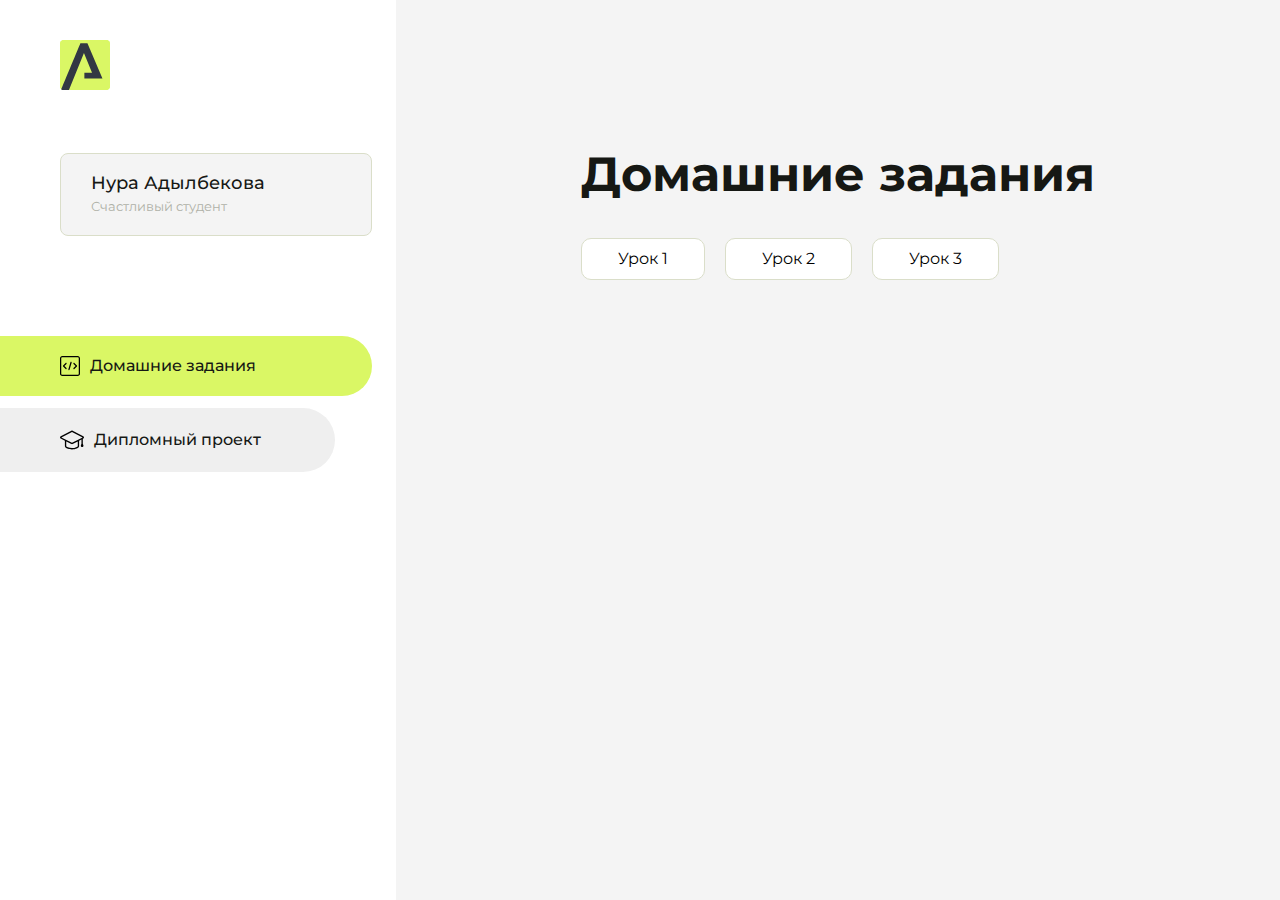
==== index.html @ e07d36d1 "Update index.html" ====
<!DOCTYPE html>
<html lang="en">
<head>
    <meta charset="UTF-8">
    <meta name="viewport" content="width=device-width, initial-scale=1.0">
    <title>Домашняя работа</title>
    <link rel="shortcut icon" href="src/logo.ico" type="image/x-icon">
    <link rel="preconnect" href="https://fonts.googleapis.com">
    <link rel="preconnect" href="https://fonts.gstatic.com" crossorigin>
    <link href="https://fonts.googleapis.com/css2?family=Montserrat:wght@400;500;700&family=Rubik:wght@500&display=swap"
          rel="stylesheet">
    <link rel="stylesheet" href="src/style.css">
</head>
<body id="body">
<div class="overlay" id="overlay"></div>
<div class="layout">
    <div class="burger" id="burger">
        <svg viewBox="0 0 24 24" fill="none" xmlns="http://www.w3.org/2000/svg">
            <g id="SVGRepo_bgCarrier" stroke-width="0"></g>
            <g id="SVGRepo_tracerCarrier" stroke-linecap="round" stroke-linejoin="round"></g>
            <g id="SVGRepo_iconCarrier">
                <path d="M4 18L20 18" stroke="#DAF765" stroke-width="2" stroke-linecap="round"></path>
                <path d="M4 12L20 12" stroke="#DAF765" stroke-width="2" stroke-linecap="round"></path>
                <path d="M4 6L20 6" stroke="#DAF765" stroke-width="2" stroke-linecap="round"></path>
            </g>
        </svg>
    </div>
    <aside class="sidebar" id="sidebar">
        <div class="sidebar__inner">
            <div class="logo">
                <svg width="50" height="50" viewBox="0 0 50 50" fill="none" xmlns="http://www.w3.org/2000/svg">
                    <g clip-path="url(#clip0_513_74730)">
                        <path d="M46.17 -0.257004H3.83C1.57281 -0.257004 -0.257 1.57281 -0.257 3.83V46.17C-0.257 48.4272 1.57281 50.257 3.83 50.257H46.17C48.4272 50.257 50.257 48.4272 50.257 46.17V3.83C50.257 1.57281 48.4272 -0.257004 46.17 -0.257004Z"
                              fill="#DAF765"/>
                        <path d="M24.375 38.4H42.461L27.441 3.1585H20.4355C20.4355 3.1585 6.7895 35.881 1.1945 49.294C2.015 50.0275 3.0945 50.257 3.6945 50.257H8.8445L23.954 13.07L32.0465 32.8285H24.375V38.4Z"
                              fill="#323843"/>
                    </g>
                    <defs>
                        <clipPath id="clip0_513_74730">
                            <rect width="50" height="50" fill="white"/>
                        </clipPath>
                    </defs>
                </svg>
            </div>
            <div class="sidebar__user">
                <div class="sidebar__name"> Нура Адылбекова</div>
                <div class="sidebar__text">Счастливый студент</div>
            </div>
            <div class="sidebar__tabs">
                <div class="sidebar__item">
                    <button class="sidebar__button active" id="tasks">
                        <svg xmlns="http://www.w3.org/2000/svg" width="20" height="20" viewBox="0 0 20 20" fill="none">
                            <g clip-path="url(#clip0_704_74543)">
                                <path d="M17.7083 20H2.29167C1.0275 20 0 18.9725 0 17.7083V2.29167C0 1.0275 1.0275 0 2.29167 0H17.7083C18.9725 0 20 1.0275 20 2.29167V17.7083C20 18.9725 18.9725 20 17.7083 20ZM2.29167 1.25C1.7175 1.25 1.25 1.7175 1.25 2.29167V17.7083C1.25 18.2825 1.7175 18.75 2.29167 18.75H17.7083C18.2825 18.75 18.75 18.2825 18.75 17.7083V2.29167C18.75 1.7175 18.2825 1.25 17.7083 1.25H2.29167Z"
                                      fill="black"/>
                                <path d="M6.04167 13.125C5.88167 13.125 5.72167 13.0642 5.6 12.9417L3.1 10.4417C2.85583 10.1975 2.85583 9.80167 3.1 9.5575L5.6 7.0575C5.84417 6.81333 6.24 6.81333 6.48417 7.0575C6.72833 7.30167 6.72833 7.6975 6.48417 7.94167L4.42583 10L6.48417 12.0583C6.72833 12.3025 6.72833 12.6983 6.48417 12.9425C6.36167 13.0642 6.20167 13.125 6.04167 13.125Z"
                                      fill="black"/>
                                <path d="M8.95833 14.1667C8.9 14.1667 8.84 14.1583 8.78167 14.1417C8.45083 14.0442 8.26083 13.6967 8.35833 13.3658L10.4417 6.28251C10.5392 5.95084 10.8892 5.76417 11.2175 5.85917C11.5483 5.95667 11.7383 6.30417 11.6408 6.63501L9.5575 13.7183C9.47833 13.9908 9.22833 14.1667 8.95833 14.1667Z"
                                      fill="black"/>
                                <path d="M13.9583 13.125C13.7983 13.125 13.6383 13.0642 13.5167 12.9417C13.2725 12.6975 13.2725 12.3017 13.5167 12.0575L15.575 9.99916L13.5167 7.94083C13.2725 7.69666 13.2725 7.30083 13.5167 7.05666C13.7608 6.81249 14.1567 6.81249 14.4008 7.05666L16.9008 9.55666C17.145 9.80083 17.145 10.1967 16.9008 10.4408L14.4008 12.9408C14.2783 13.0642 14.1183 13.125 13.9583 13.125Z"
                                      fill="black"/>
                            </g>
                            <defs>
                                <clipPath id="clip0_704_74543">
                                    <rect width="20" height="20" fill="white"/>
                                </clipPath>
                            </defs>
                        </svg>
                        <span>Домашние задания</span></button>
                </div>
                <div class="sidebar__item">
                    <button class="sidebar__button" id="diplom">
                        <svg xmlns="http://www.w3.org/2000/svg" width="24" height="24" viewBox="0 0 24 24" fill="none">
                            <g clip-path="url(#clip0_704_74553)">
                                <path d="M23.2628 10.5971C23.7176 10.365 24 9.90375 24 9.39337C24 8.883 23.7176 8.42175 23.2628 8.18962L12.6135 2.75362C12.2291 2.55824 11.7705 2.55787 11.3854 2.75399L0.736875 8.19C0.282375 8.42175 0 8.883 0 9.39337C0 9.90375 0.282375 10.365 0.736875 10.5971L4.89038 12.7177V18.2074C4.89038 19.8154 8.412 21.393 12 21.393C15.5884 21.393 19.1096 19.815 19.1096 18.2074V12.7174L21.4609 11.517V15.8017L20.901 17.2305C20.7409 17.6389 20.7934 18.0994 21.0405 18.4616C21.2876 18.8246 21.6979 19.041 22.1366 19.041C22.5754 19.041 22.9852 18.8246 23.2324 18.462C23.4795 18.099 23.532 17.6385 23.3719 17.2301L22.8124 15.8021V10.827L23.2628 10.5971ZM17.7623 18.1721C17.6198 18.6375 15.3491 20.0419 12 20.0419C8.65088 20.0419 6.38025 18.6375 6.2415 18.2074V12.3037L6.23887 12.3019C6.23812 12.057 6.1065 11.8207 5.87325 11.7019L1.3515 9.39337L12 3.95737L22.6489 9.39337L12 14.8294L5.87325 11.7019C5.54063 11.5331 4.6695 11.6674 4.5 12C4.33012 12.3322 4.55813 12.5479 4.89038 12.7177L11.3857 16.0331C11.5781 16.1314 11.7889 16.1805 12 16.1805C12.2107 16.1805 12.4222 16.1314 12.6146 16.0331L17.7593 13.407L17.7623 18.1721Z"
                                      fill="black"/>
                            </g>
                            <defs>
                                <clipPath id="clip0_704_74553">
                                    <rect width="24" height="24" fill="white"/>
                                </clipPath>
                            </defs>
                        </svg>
                        <span>Дипломный проект</span></button>
                </div>
            </div>
        </div>

    </aside>
    <div class="content">
        <div class="container">
            <div class="content__block" id="tasksBlock">
                <div class="content__title">Домашние задания</div>
                <ul class="content__list">
                    <li class="content__list-item">
                        <a href="first/index.html">Урок 1</a>
                    </li>
                    <li class="content__list-item">
                        <a href="global/index.html">Урок 2</a>
                    </li>
                    <li class="content__list-item">
                        <a href="css-lesson/index.html">Урок 3</a>
                    </li>
                </ul>
            </div>
            <div class="content__block hidden" id="diplomBlock">
                <div class="content__title">Дипломный проект</div>
                <div class="content__list-diplom">
                    <a href="ПАПКА-С-НОМЕРОМ-УРОКА">Ссылка на ДЗ</a>
                </div>
                <div class="content__decor">
                    <div class="content__decor-text">Давай проверим, чему ты научился!</div>
                    <div class="content__decor-img">
                        <img src="src/decor.png" alt="decor">
                    </div>
                </div>
            </div>
        </div>
    </div>
</div>
<script src="src/index.js"></script>
</body>
</html>
---- src/style.css ----
*{padding: 0;margin: 0;border: 0;}
*,*:before,*:after{-webkit-box-sizing: border-box;box-sizing: border-box;}
:focus,:active{outline: none;}
a:focus,a:active{outline: none;}
nav,footer,header,aside{display: block;}
html,body{
    height:100%;width:100%;
    font-size:100%;line-height:1;-ms-text-size-adjust:100%;-moz-text-size-adjust:100%;-webkit-text-size-adjust:100%;}
input,button,textarea{font-family:inherit;}
input::-ms-clear{display: none;}
button{cursor: pointer;}
button::-moz-focus-inner{padding:0;border:0;}
a,a:visited{text-decoration: none;}
a:hover{text-decoration: none;}
ul li{list-style: none;}
img{vertical-align: top;}
h1,h2,h3,h4,h5,h6{font-size:inherit;font-weight: inherit;}
a{color:inherit;}



body {
    font-family: "Montserrat",SansSerif;
    color: black;
}

body.overflow {
    overflow: hidden;
}



.layout {
    display: -webkit-box;
    display: -ms-flexbox;
    display: flex;
    min-height: 100vh;
}

.sidebar {
    padding: 40px 24px 40px 0;
    -ms-flex-negative: 0;
    flex-shrink: 0;
    background-color: white;
}



.content {
    -webkit-box-flex: 1;
    -ms-flex-positive: 1;
    flex-grow: 1;
    background-color: #F4F4F4;
}

.container {
    display: -webkit-box;
    display: -ms-flexbox;
    display: flex;
    -webkit-box-orient: vertical;
    -webkit-box-direction: normal;
    -ms-flex-direction: column;
    flex-direction: column;
    -webkit-box-pack: center;
    -ms-flex-pack: center;
    justify-content: center;
    -webkit-box-align: center;
    -ms-flex-align: center;
    align-items: center;
    padding: 150px 60px 80px 60px;
}


.logo {
    margin-left: 60px;
    margin-bottom: 60px;
}

.sidebar__user {
    background-color: #F4F4F4;
    padding: 20px 30px;
    margin-left: 60px;
    margin-bottom: 100px;
    border-radius: 8px;
    border: 1px solid #DADEC9;
}

.sidebar__name {
    color:#161814;
    font-size: 18px;
    font-weight: 500;
    margin-bottom: 6px;
}

.sidebar__text {
    color: #AFB1A7;
    font-size: 13px;
    font-weight: 400;
    line-height: 130%; /* 16.9px */
}

.sidebar__item {
    width: 372px;
}

.sidebar__button {
    display: -webkit-box;
    display: -ms-flexbox;
    display: flex;
    -webkit-box-align: center;
    -ms-flex-align: center;
    align-items: center;
    gap: 10px;
    padding: 20px 60px;
    margin-bottom: 12px;
    border-radius: 0px 100px 100px 0px;
    -webkit-transition: all .5s;
    -o-transition: all .5s;
    transition: all .5s;
    cursor: pointer;
    width: 90%;
    color:#161814;
    font-size: 16px;
    font-weight: 500;
}

.sidebar__button.active , .sidebar__button:hover {
    width: 100%;
    background-color: #DAF765;
}


.content__title {
    color: #161814;
    font-size: 48px;
    font-weight: 700;
    margin-bottom: 40px;
}

.content__list {
    display: -webkit-box;
    display: -ms-flexbox;
    display: flex;
    -webkit-box-align: center;
    -ms-flex-align: center;
    align-items: center;
    -ms-flex-wrap: wrap;
    flex-wrap: wrap;
    gap: 20px;
}



.content__list-item  {
    cursor: pointer;
    padding: 12px 18px;
    background-color: #fff;
    border-radius: 10px;
    border: 1px solid #DADEC9;
    -webkit-transition: all .3s;
    -o-transition: all .3s;
    transition: all .3s;
}

.content__list-item:hover,.content__list-diplom:hover {
    background-color: #AFB1A7;
}

li a {
    padding: 12px 18px;

}


.content__list-diplom {
    -webkit-transition: all .3s;
    -o-transition: all .3s;
    transition: all .3s;
    display: inline-block;
    padding: 12px 18px;
    background-color: #fff;
    border-radius: 10px;
    border: 1px solid #DADEC9;
}

.content__decor {
    display: -webkit-box;
    display: -ms-flexbox;
    display: flex;
    -webkit-box-align: center;
    -ms-flex-align: center;
    align-items: center;
}

.content__decor-text {
    color:#BEDD44;
    font-size: 36px;
    font-weight: 700;
    line-height: 110%; /* 39.6px */
}

.content__block {
    max-width: 1200px;
}

.content__block.hidden {
    display: none;
}

.content__decor-img img{
    width: 100%;
}

.burger {
    display: none;
    padding: 5px;
    position: fixed;
    top: 3%;
    right: 7%;
    width: 40px;
    height: 40px;
    background-color: #161814;
    border-radius: 50%;
    z-index: 10;
    border: 1px solid #DAF765;
}

@media (max-width: 768px) {
    .burger {
        display: block;
    }

    .sidebar {
        -webkit-transition: all .3s;
        -o-transition: all .3s;
        transition: all .3s;
        -webkit-transform: translateX(-100%);
        -ms-transform: translateX(-100%);
        transform: translateX(-100%);
        position: fixed;
        top: 0;
        left: 0;
        bottom: 0;
        z-index: 5;
    }

    .sidebar.show {
        -webkit-transform: translateX(0%);
        -ms-transform: translateX(0%);
        transform: translateX(0%);
    }

    .overlay {
        opacity: 0;
        pointer-events: none;
        -webkit-transition: all .3s;
        -o-transition: all .3s;
        transition: all .3s;
        position: absolute;
        top: 0;
        right: 0;
        left: 0;
        bottom: 0;
        z-index: 3;
        background-color: #000000e0;
    }

    .overlay.show {
        opacity: 1;
        pointer-events: all;
    }

    .container {
        padding: 40px 20px;
        min-height: 100%;
    }

    .content__decor {
        margin-top: 20px;
        -webkit-box-orient: vertical;
        -webkit-box-direction: normal;
        -ms-flex-direction: column;
        flex-direction: column;
    }
}

@media (max-width: 400px) {
    .sidebar__user {
        margin-left: 0;
    }
}
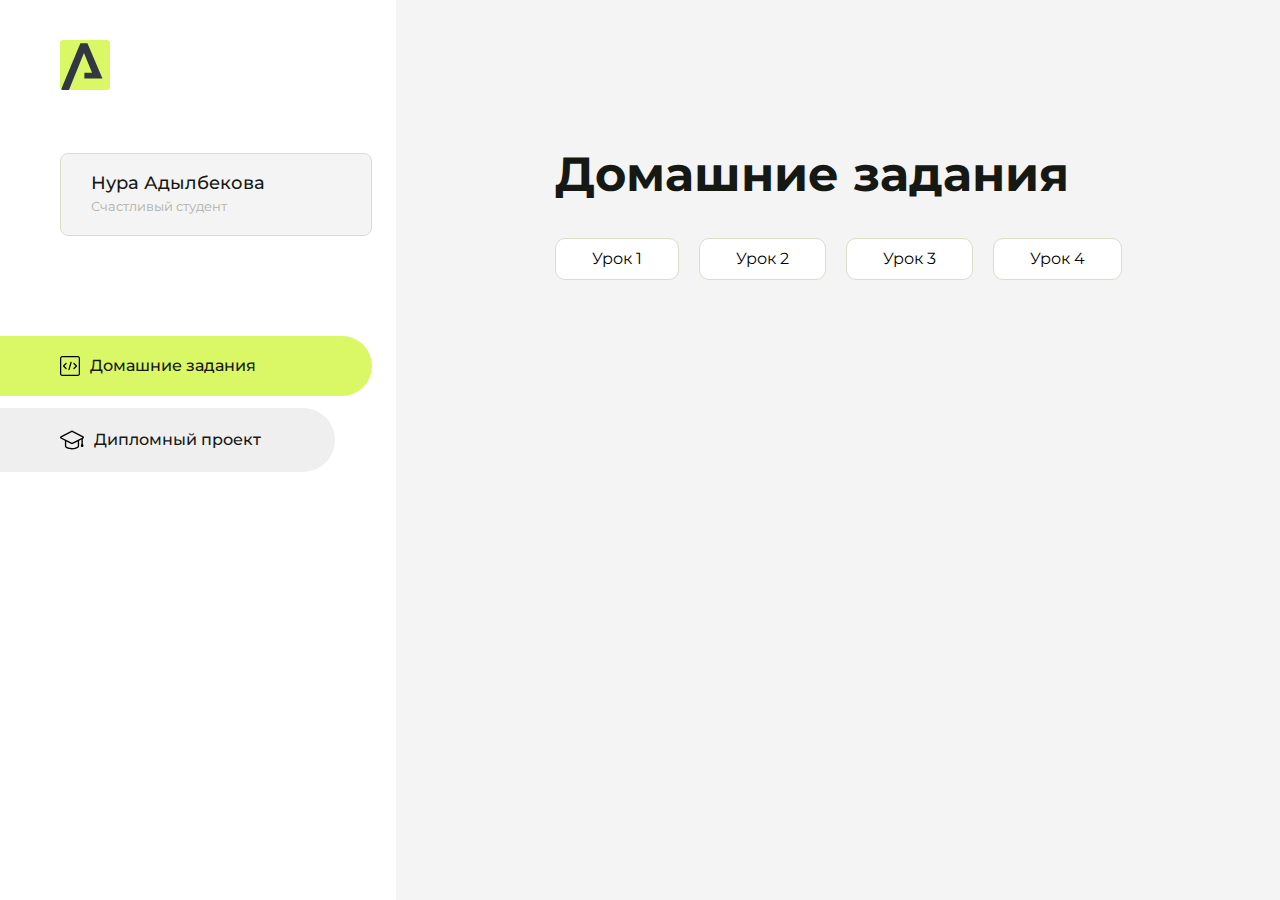
==== commit b21be23d: "Update index.html" ====
--- a/index.html
+++ b/index.html
@@ -101,6 +101,9 @@
                     <li class="content__list-item">
                         <a href="css-lesson/index.html">Урок 3</a>
                     </li>
+                    <li class="content__list-item">
+                        <a href="css-lesson-2/index.html">Урок 4</a>
+                    </li>
                 </ul>
             </div>
             <div class="content__block hidden" id="diplomBlock">
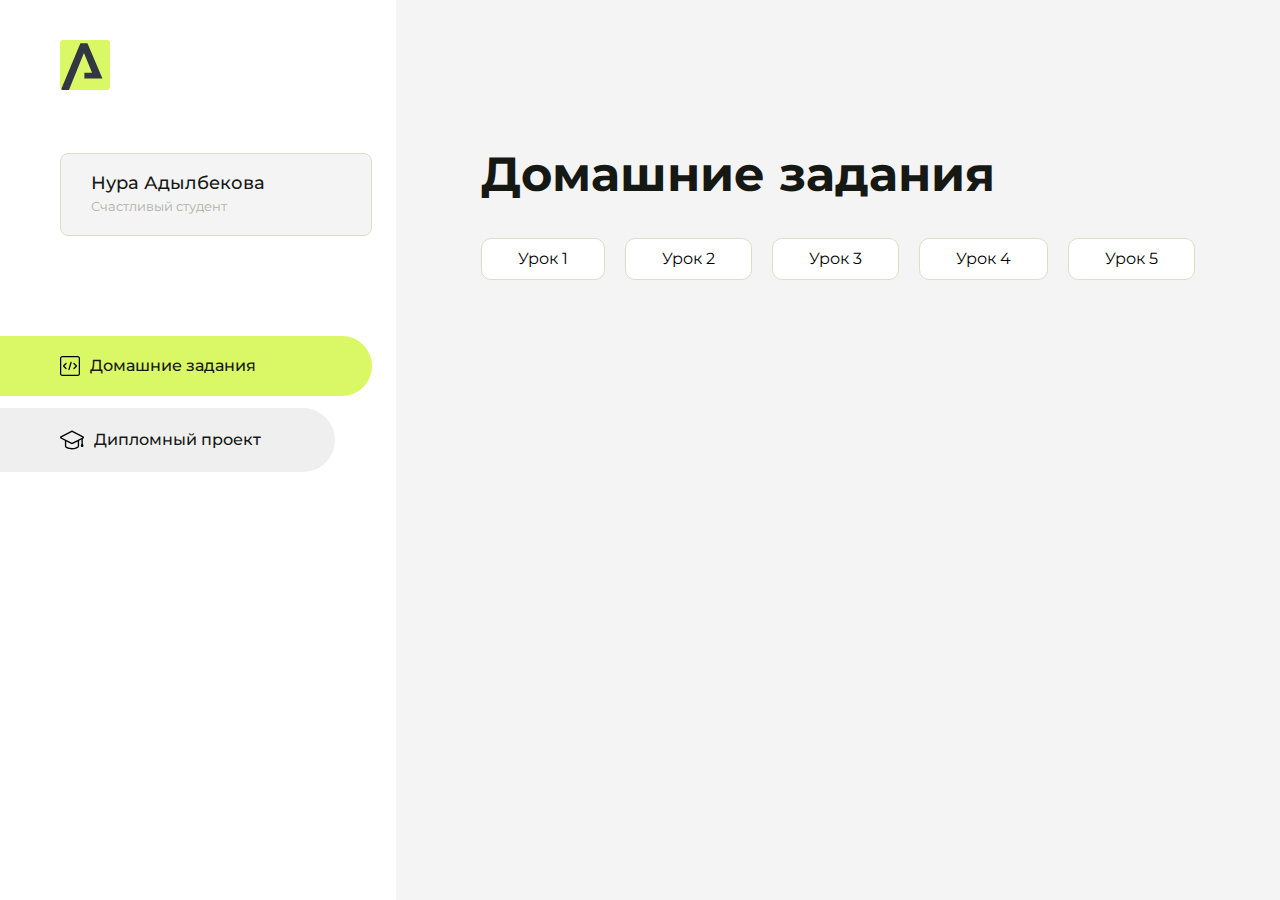
==== commit 6f0ff6e5: "Update index.html" ====
--- a/index.html
+++ b/index.html
@@ -104,6 +104,9 @@
                     <li class="content__list-item">
                         <a href="css-lesson-2/index.html">Урок 4</a>
                     </li>
+                    <li class="content__list-item">
+                        <a href="43-figmalesson/index.html">Урок 5</a>
+                    </li>
                 </ul>
             </div>
             <div class="content__block hidden" id="diplomBlock">
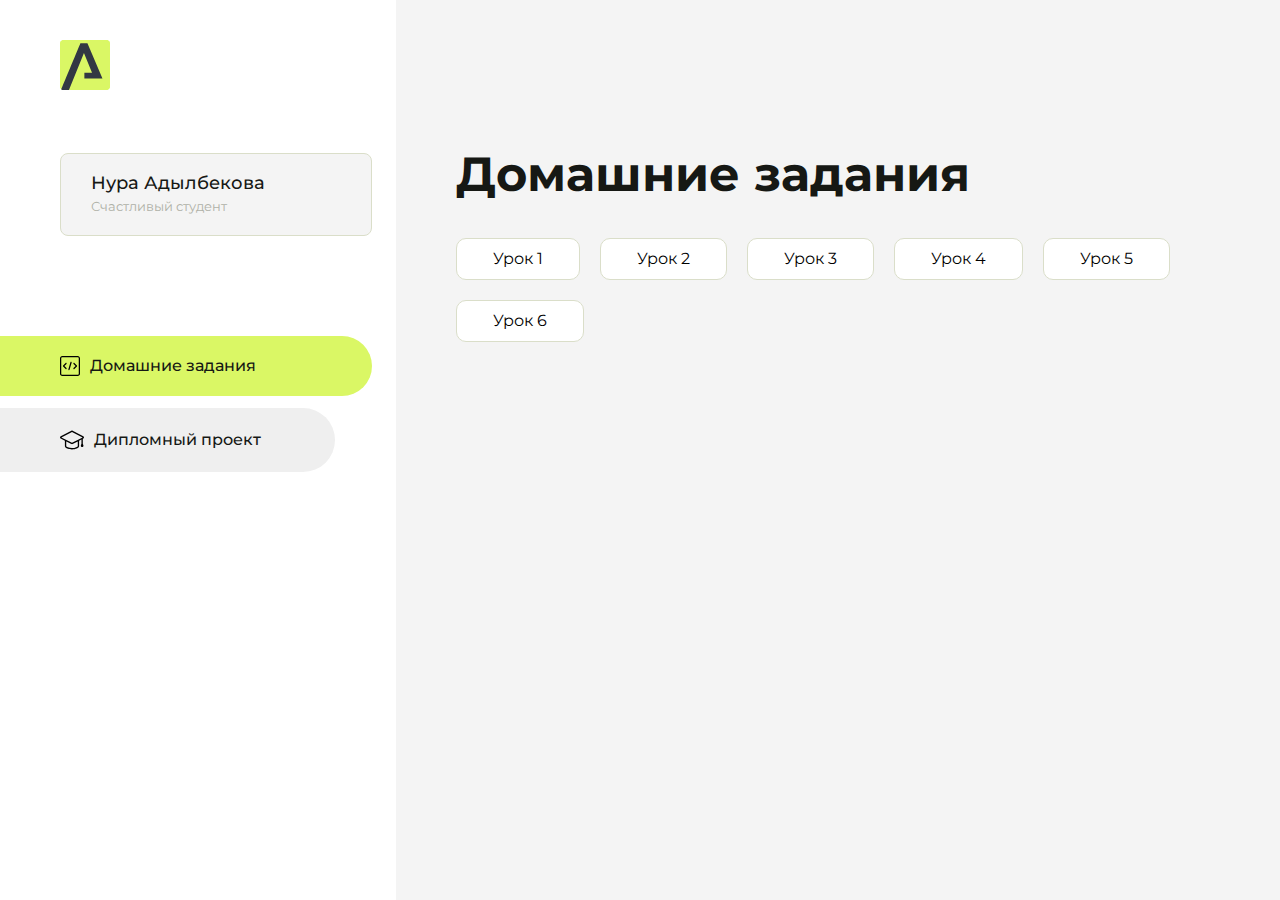
==== commit 156650c6: "Update index.html" ====
--- a/index.html
+++ b/index.html
@@ -107,6 +107,9 @@
                     <li class="content__list-item">
                         <a href="43-figmalesson/index.html">Урок 5</a>
                     </li>
+                    <li class="content__list-item">
+                        <a href="54-position-lesson/index.html">Урок 6</a>
+                    </li>
                 </ul>
             </div>
             <div class="content__block hidden" id="diplomBlock">
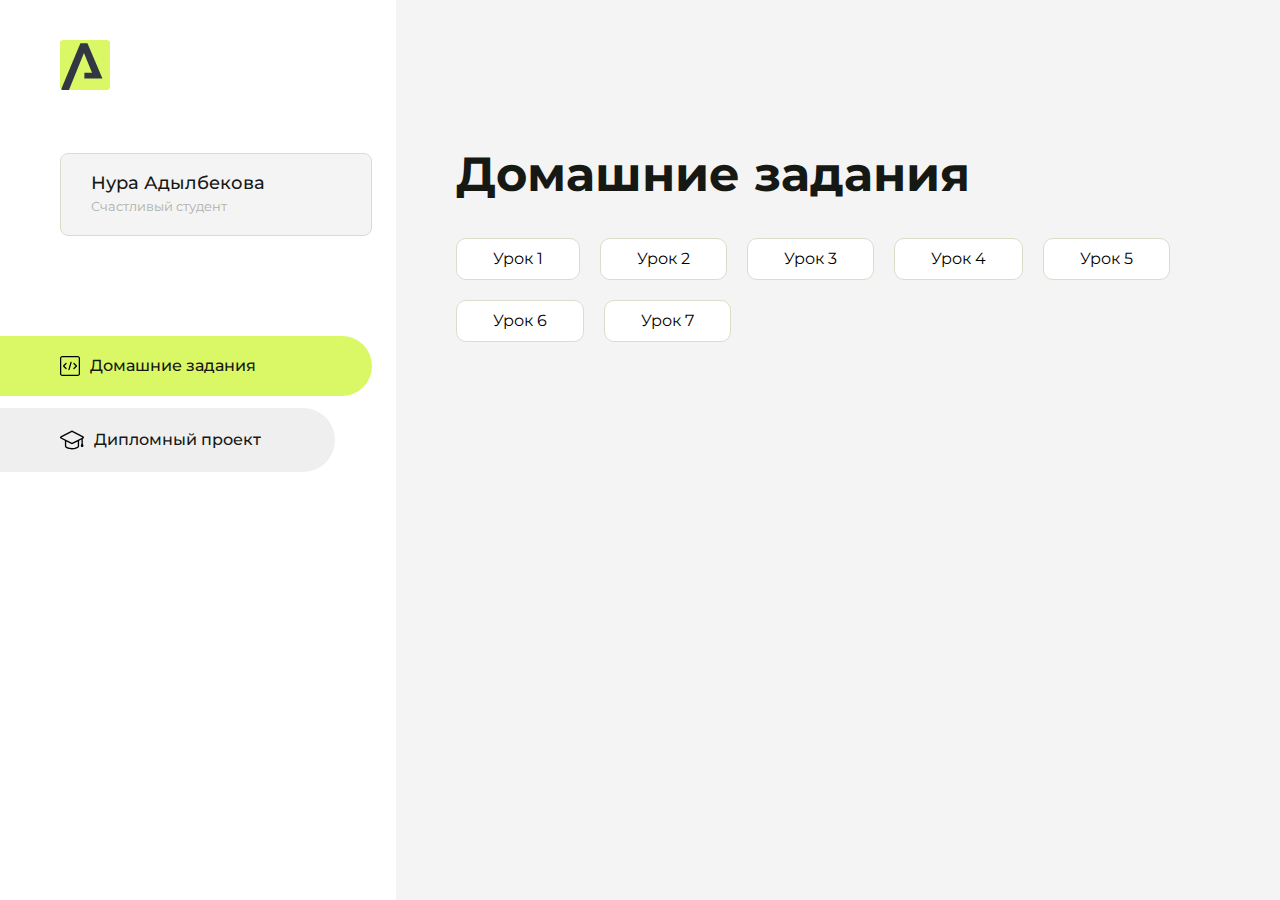
==== commit f1e14a72: "Update index.html" ====
--- a/index.html
+++ b/index.html
@@ -110,6 +110,9 @@
                     <li class="content__list-item">
                         <a href="54-position-lesson/index.html">Урок 6</a>
                     </li>
+                    <li class="content__list-item">
+                        <a href="55-transform-lesson/index.html">Урок 7</a>
+                    </li>
                 </ul>
             </div>
             <div class="content__block hidden" id="diplomBlock">
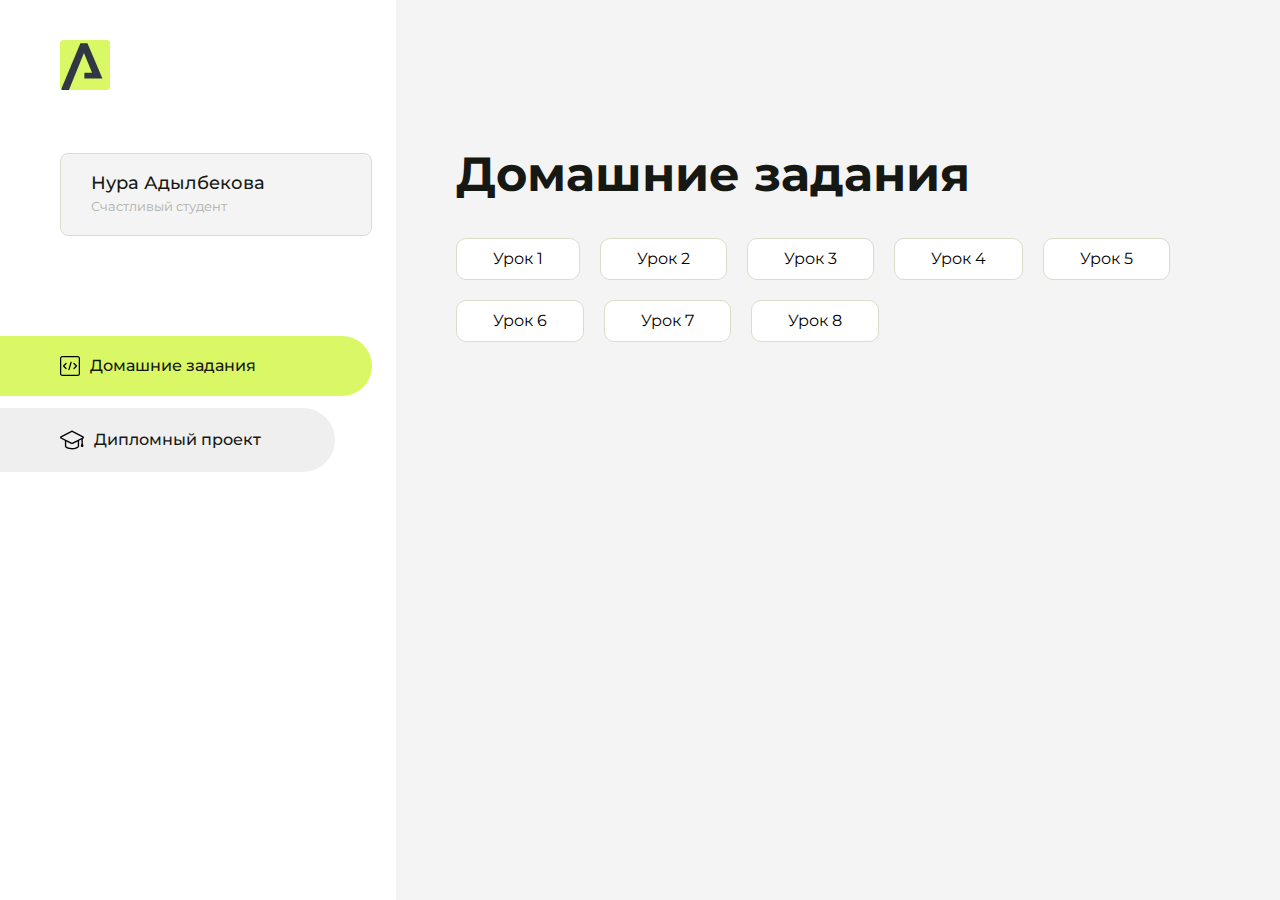
==== commit 47f896b7: "Update index.html" ====
--- a/index.html
+++ b/index.html
@@ -113,6 +113,9 @@
                     <li class="content__list-item">
                         <a href="55-transform-lesson/index.html">Урок 7</a>
                     </li>
+                    <li class="content__list-item">
+                        <a href="58-transition-lesson/index.html">Урок 8</a>
+                    </li>
                 </ul>
             </div>
             <div class="content__block hidden" id="diplomBlock">
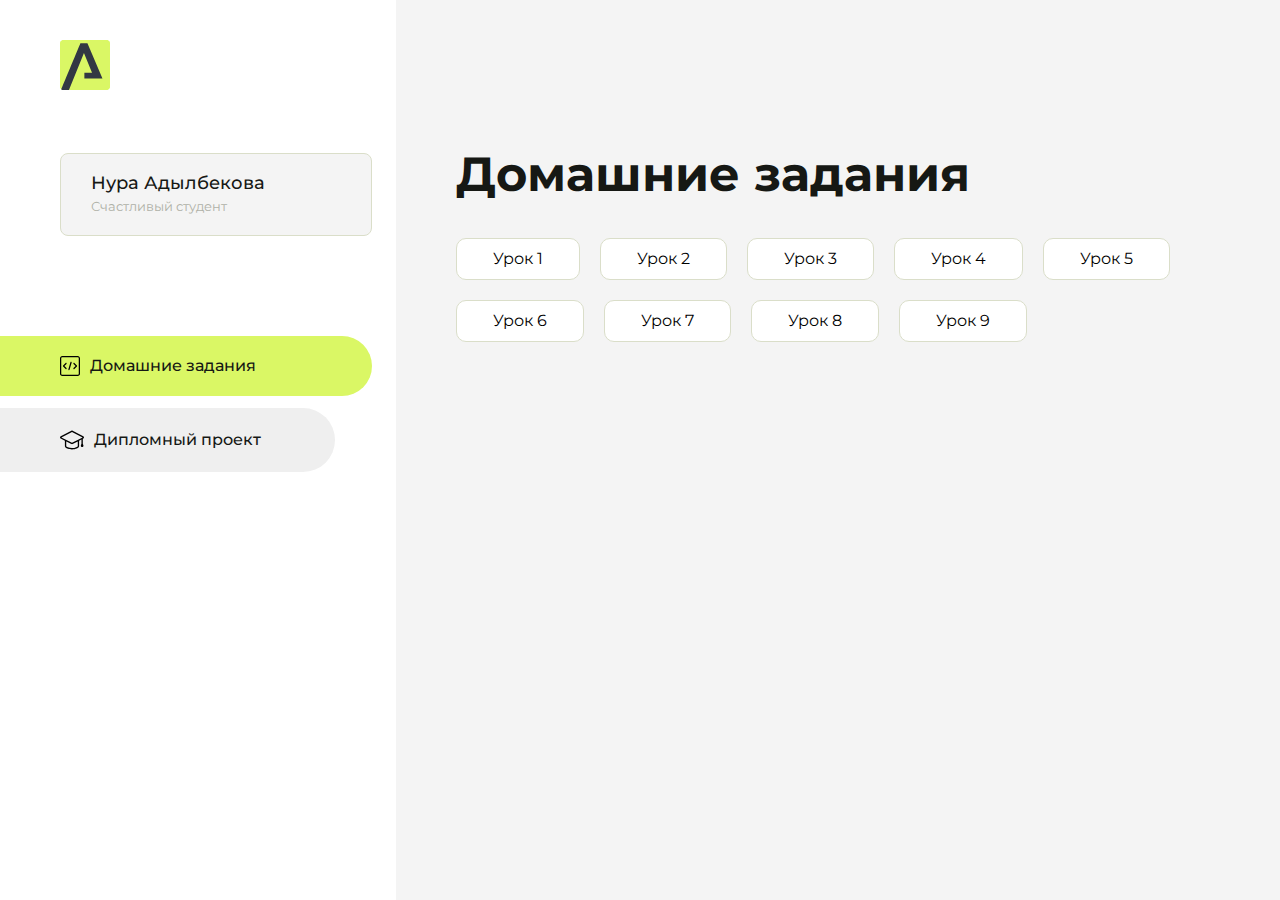
==== commit c3492a3b: "Update index.html" ====
--- a/index.html
+++ b/index.html
@@ -116,6 +116,9 @@
                     <li class="content__list-item">
                         <a href="58-transition-lesson/index.html">Урок 8</a>
                     </li>
+                    <li class="content__list-item">
+                        <a href="69-figmalesson-2/index.html">Урок 9</a>
+                    </li>
                 </ul>
             </div>
             <div class="content__block hidden" id="diplomBlock">
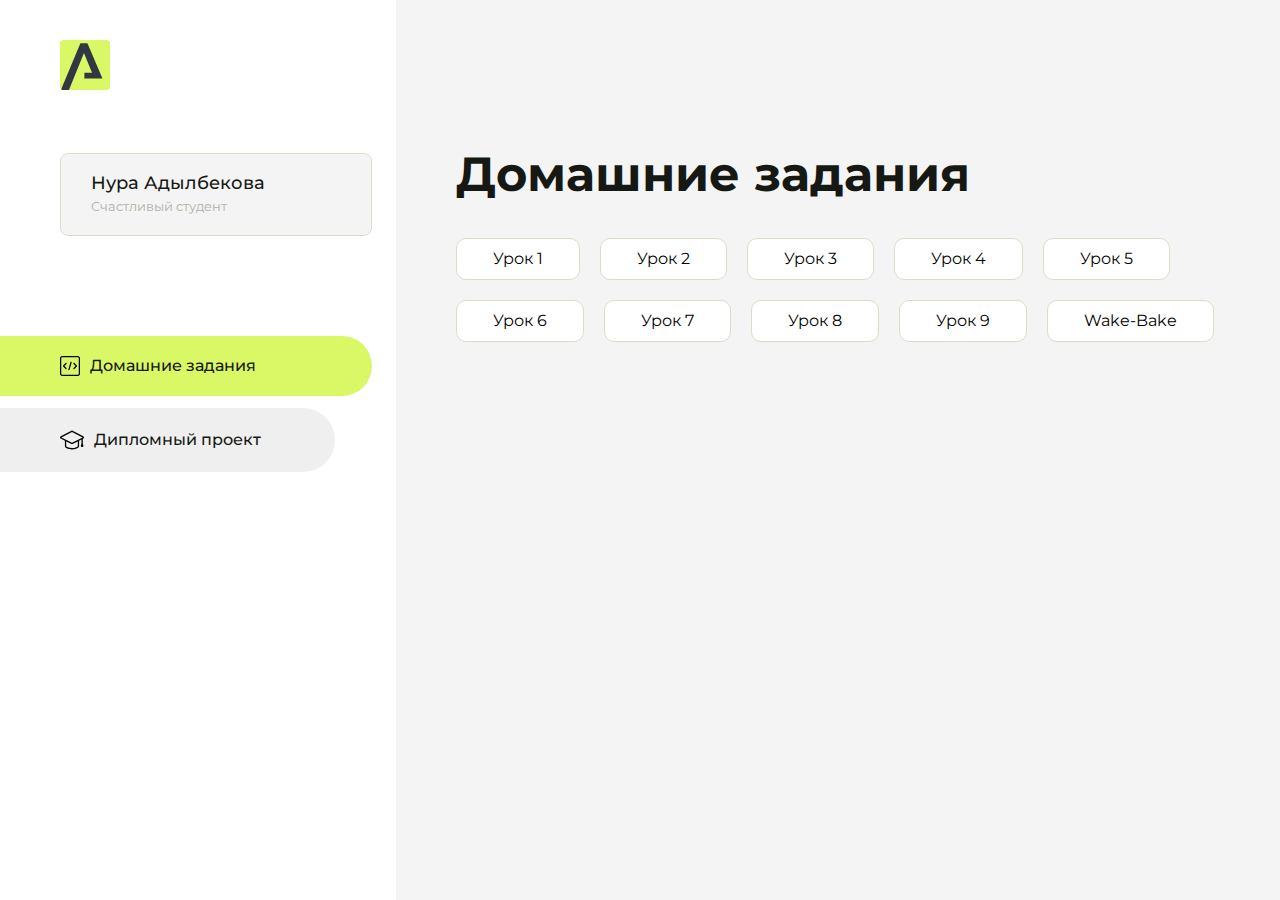
==== commit 883514cf: "Update index.html" ====
--- a/index.html
+++ b/index.html
@@ -119,6 +119,9 @@
                     <li class="content__list-item">
                         <a href="69-figmalesson-2/index.html">Урок 9</a>
                     </li>
+                    <li class="content__list-item">
+                        <a href="96-wake-bake/index.html">Wake-Bake</a>
+                    </li>
                 </ul>
             </div>
             <div class="content__block hidden" id="diplomBlock">
